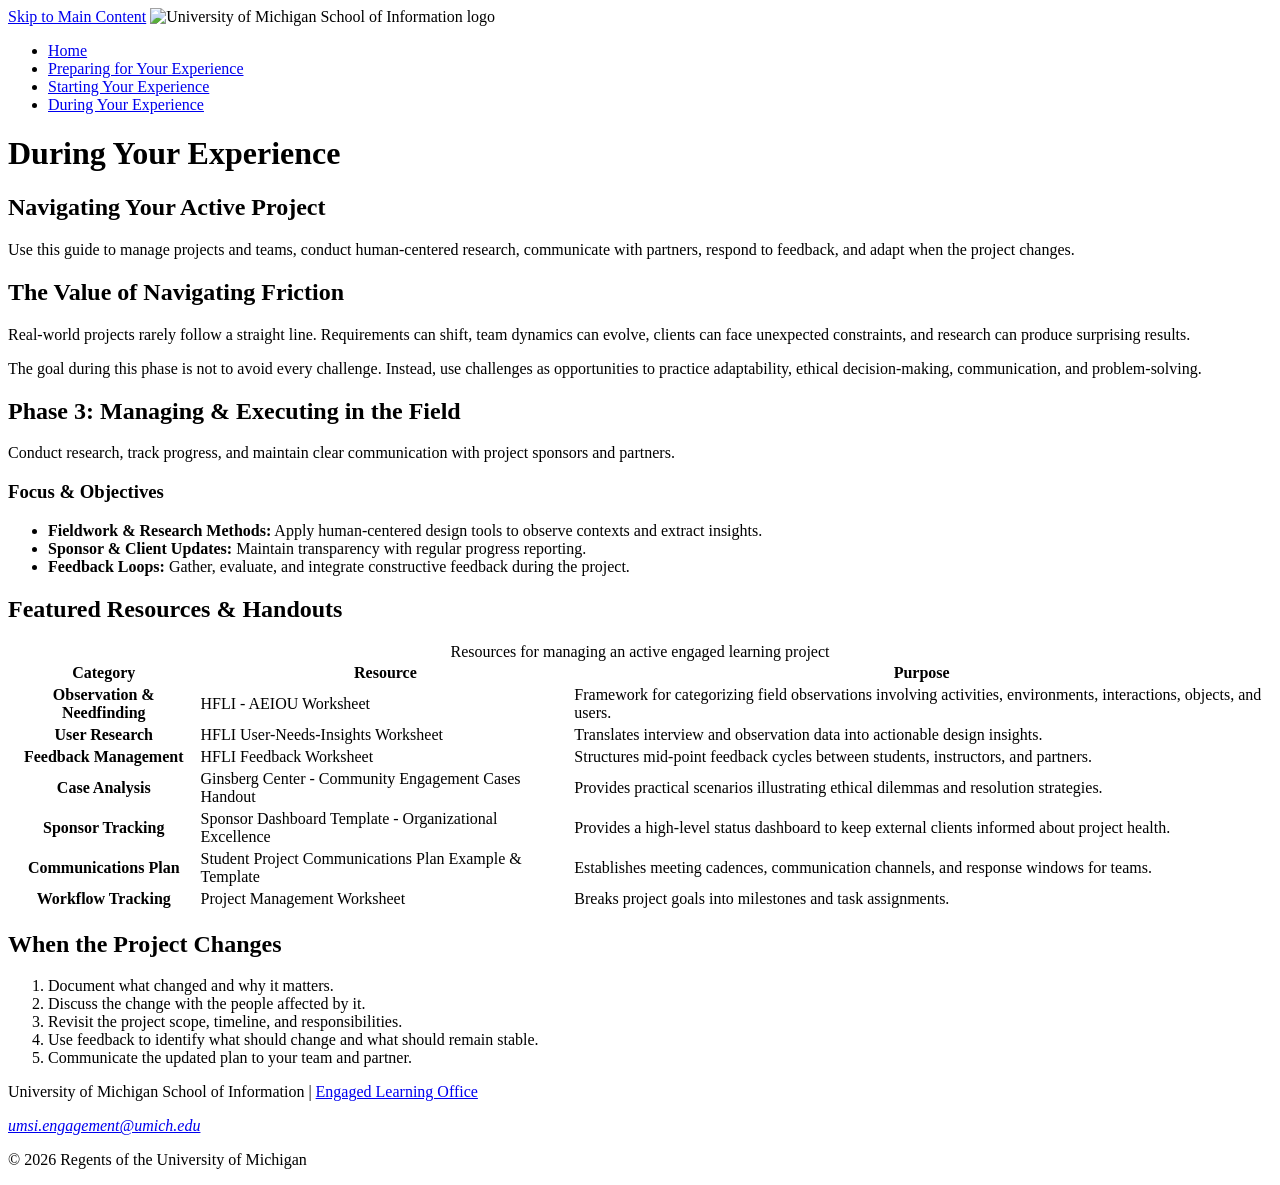
==== during.html @ 07ef96a1 "Add files via upload" ====
<!DOCTYPE html>
<html lang="en">
<head>
    <meta charset="UTF-8">
    <meta name="viewport" content="width=device-width, initial-scale=1.0">
    <title>During Your Experience | UMSI</title>
</head>
<body>
    <header>
        <a href="#main">Skip to Main Content</a>
        <img src="images/UMSI_signature_vertical_informal_solidblue.jpg" alt="University of Michigan School of Information logo">

        <nav aria-label="Main navigation">
            <ul>
                <li><a href="index.html">Home</a></li>
                <li><a href="prep.html">Preparing for Your Experience</a></li>
                <li><a href="starting.html">Starting Your Experience</a></li>
                <li><a href="during.html">During Your Experience</a></li>
            </ul>
        </nav>

        <h1>During Your Experience</h1>
    </header>

    <main id="main">
        <section>
            <h2>Navigating Your Active Project</h2>
            <p>Use this guide to manage projects and teams, conduct human-centered research, communicate with partners, respond to feedback, and adapt when the project changes.</p>
        </section>

        <section>
            <h2>The Value of Navigating Friction</h2>
            <p>Real-world projects rarely follow a straight line. Requirements can shift, team dynamics can evolve, clients can face unexpected constraints, and research can produce surprising results.</p>
            <p>The goal during this phase is not to avoid every challenge. Instead, use challenges as opportunities to practice adaptability, ethical decision-making, communication, and problem-solving.</p>
        </section>

        <section>
            <h2>Phase 3: Managing &amp; Executing in the Field</h2>
            <p>Conduct research, track progress, and maintain clear communication with project sponsors and partners.</p>

            <h3>Focus &amp; Objectives</h3>
            <ul>
                <li><strong>Fieldwork &amp; Research Methods:</strong> Apply human-centered design tools to observe contexts and extract insights.</li>
                <li><strong>Sponsor &amp; Client Updates:</strong> Maintain transparency with regular progress reporting.</li>
                <li><strong>Feedback Loops:</strong> Gather, evaluate, and integrate constructive feedback during the project.</li>
            </ul>
        </section>

        <section>
            <h2>Featured Resources &amp; Handouts</h2>
            <table>
                <caption>Resources for managing an active engaged learning project</caption>
                <thead>
                    <tr>
                        <th scope="col">Category</th>
                        <th scope="col">Resource</th>
                        <th scope="col">Purpose</th>
                    </tr>
                </thead>
                <tbody>
                    <tr>
                        <th scope="row">Observation &amp; Needfinding</th>
                        <td>HFLI - AEIOU Worksheet</td>
                        <td>Framework for categorizing field observations involving activities, environments, interactions, objects, and users.</td>
                    </tr>
                    <tr>
                        <th scope="row">User Research</th>
                        <td>HFLI User-Needs-Insights Worksheet</td>
                        <td>Translates interview and observation data into actionable design insights.</td>
                    </tr>
                    <tr>
                        <th scope="row">Feedback Management</th>
                        <td>HFLI Feedback Worksheet</td>
                        <td>Structures mid-point feedback cycles between students, instructors, and partners.</td>
                    </tr>
                    <tr>
                        <th scope="row">Case Analysis</th>
                        <td>Ginsberg Center - Community Engagement Cases Handout</td>
                        <td>Provides practical scenarios illustrating ethical dilemmas and resolution strategies.</td>
                    </tr>
                    <tr>
                        <th scope="row">Sponsor Tracking</th>
                        <td>Sponsor Dashboard Template - Organizational Excellence</td>
                        <td>Provides a high-level status dashboard to keep external clients informed about project health.</td>
                    </tr>
                    <tr>
                        <th scope="row">Communications Plan</th>
                        <td>Student Project Communications Plan Example &amp; Template</td>
                        <td>Establishes meeting cadences, communication channels, and response windows for teams.</td>
                    </tr>
                    <tr>
                        <th scope="row">Workflow Tracking</th>
                        <td>Project Management Worksheet</td>
                        <td>Breaks project goals into milestones and task assignments.</td>
                    </tr>
                </tbody>
            </table>
        </section>

        <section>
            <h2>When the Project Changes</h2>
            <ol>
                <li>Document what changed and why it matters.</li>
                <li>Discuss the change with the people affected by it.</li>
                <li>Revisit the project scope, timeline, and responsibilities.</li>
                <li>Use feedback to identify what should change and what should remain stable.</li>
                <li>Communicate the updated plan to your team and partner.</li>
            </ol>
        </section>

        <!-- Content based on the ELO Content Document. Additional wording was developed to organize the source material into a student-facing guide. -->
    </main>

    <footer>
        <p>University of Michigan School of Information | <a href="https://www.si.umich.edu/programs/engaged-learning/about-engaged-learning-office">Engaged Learning Office</a></p>
        <address><a href="mailto:umsi.engagement@umich.edu">umsi.engagement@umich.edu</a></address>
        <p>&copy; 2026 Regents of the University of Michigan</p>
    </footer>
</body>
</html>
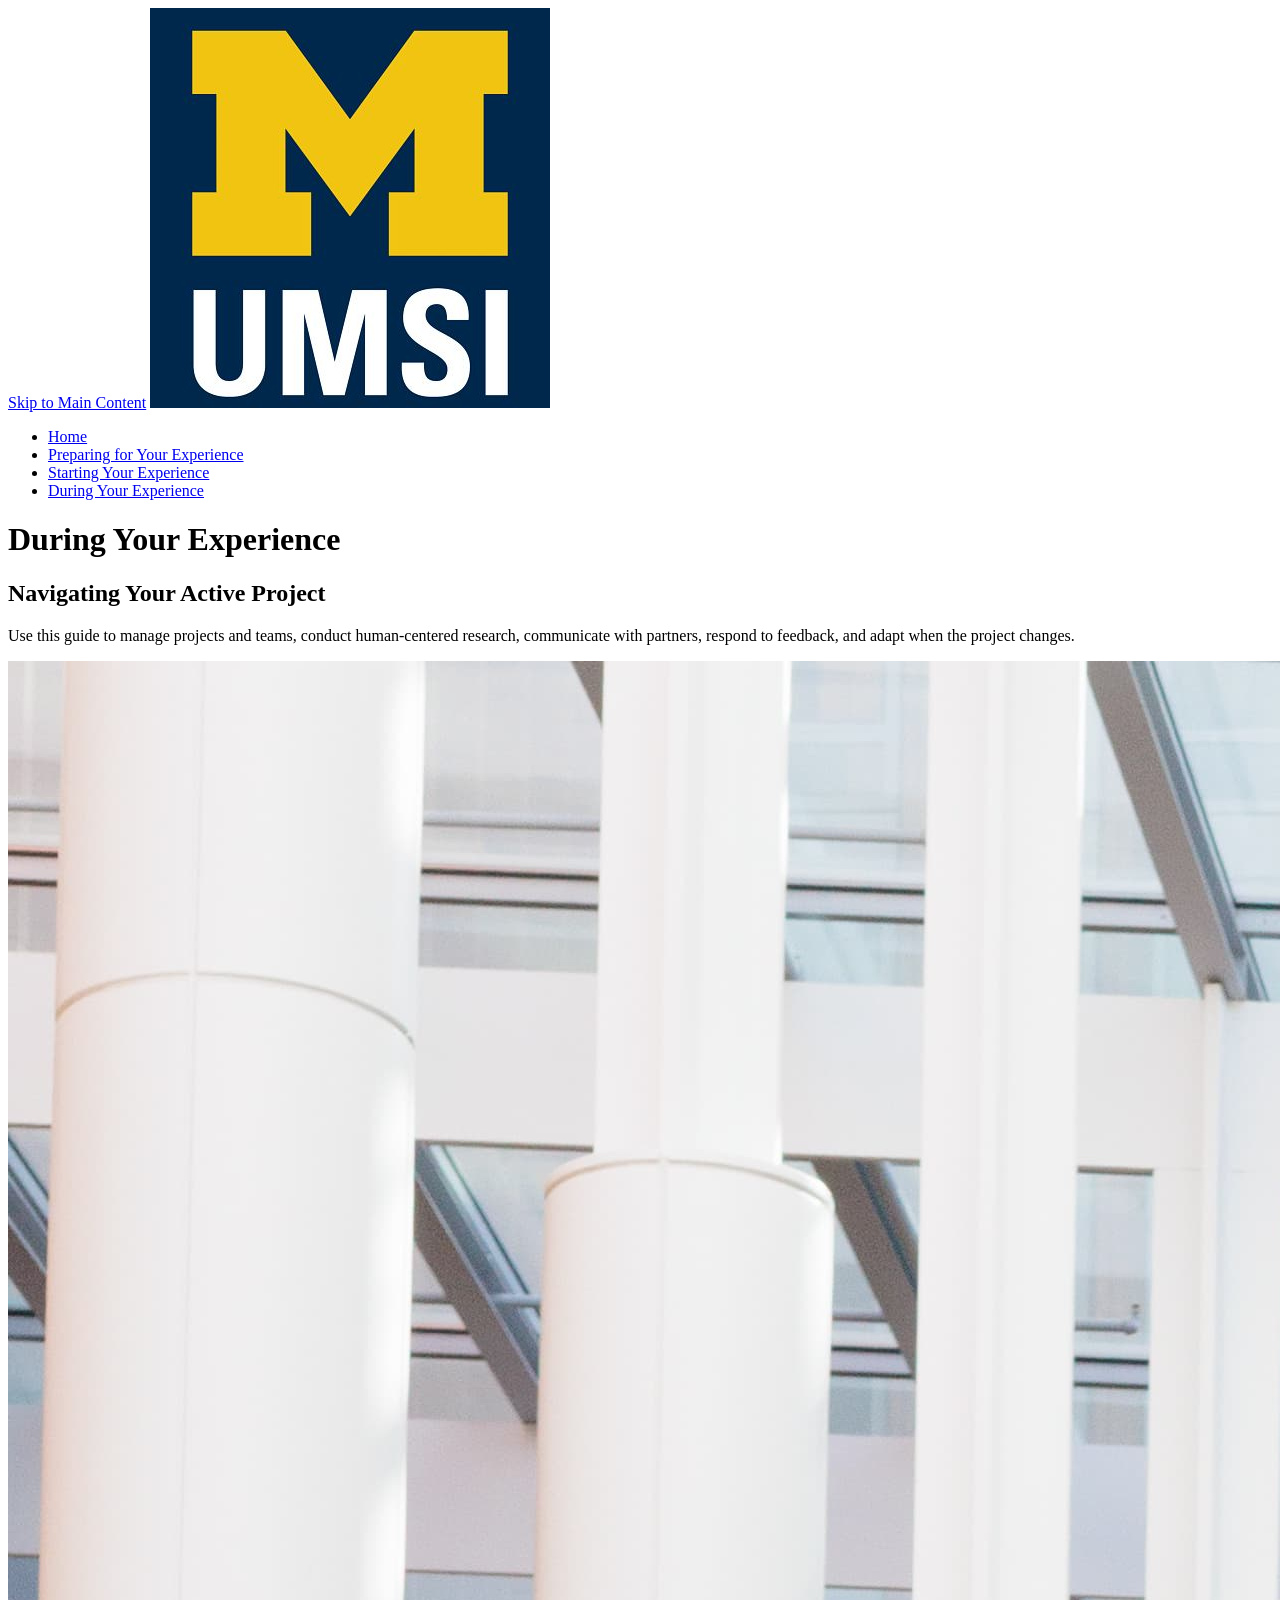
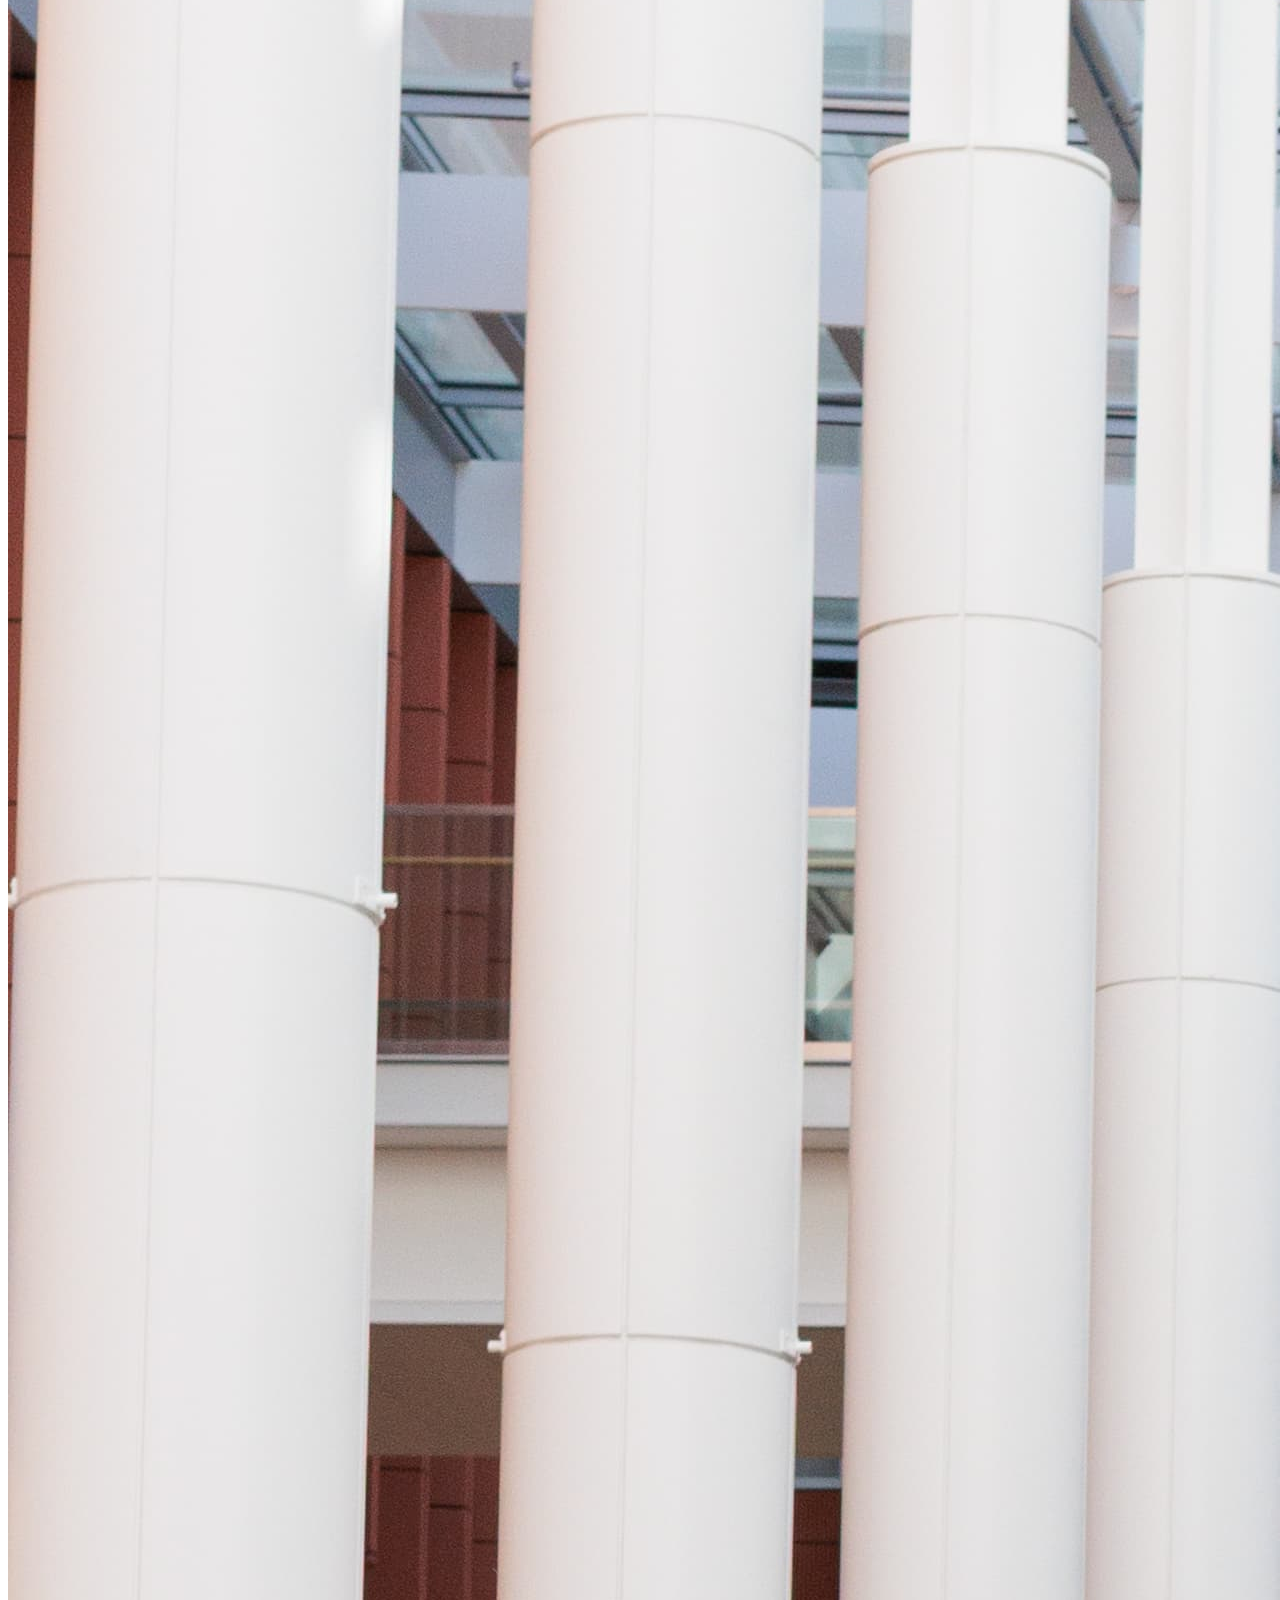
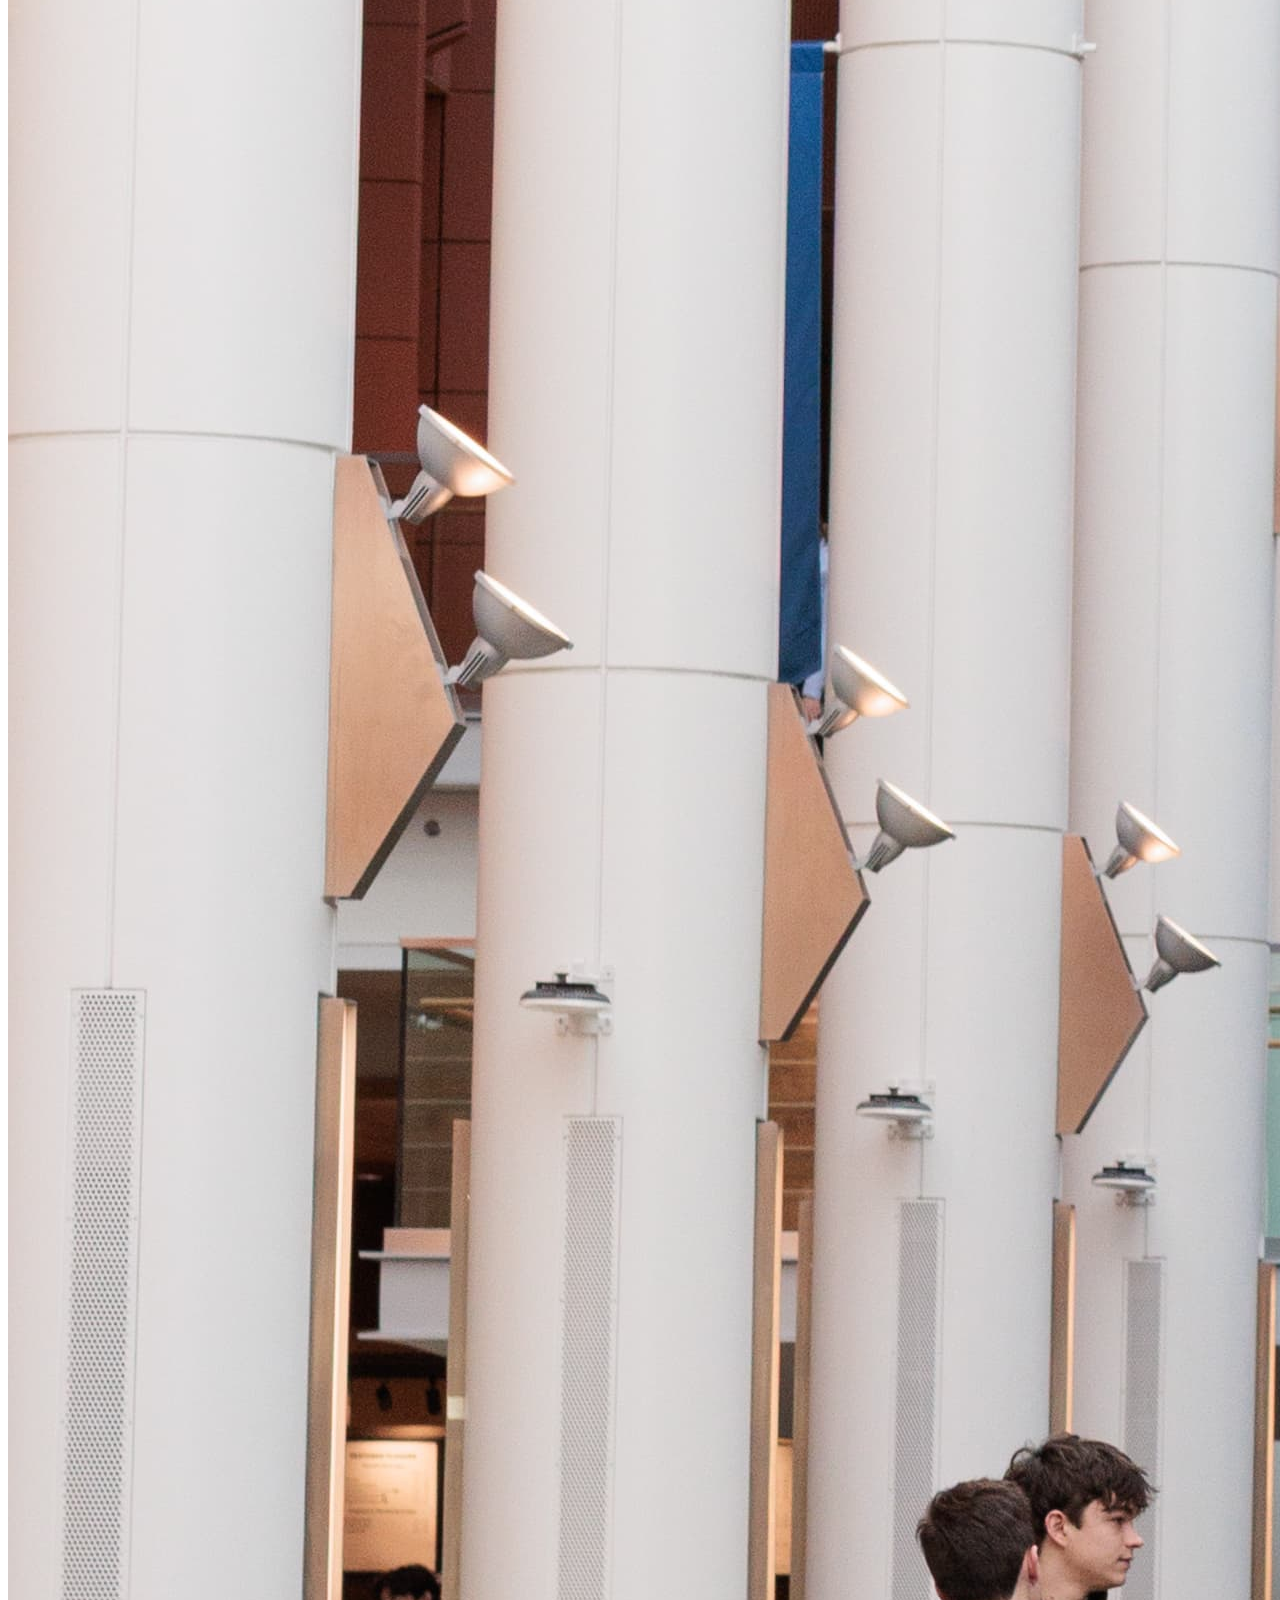
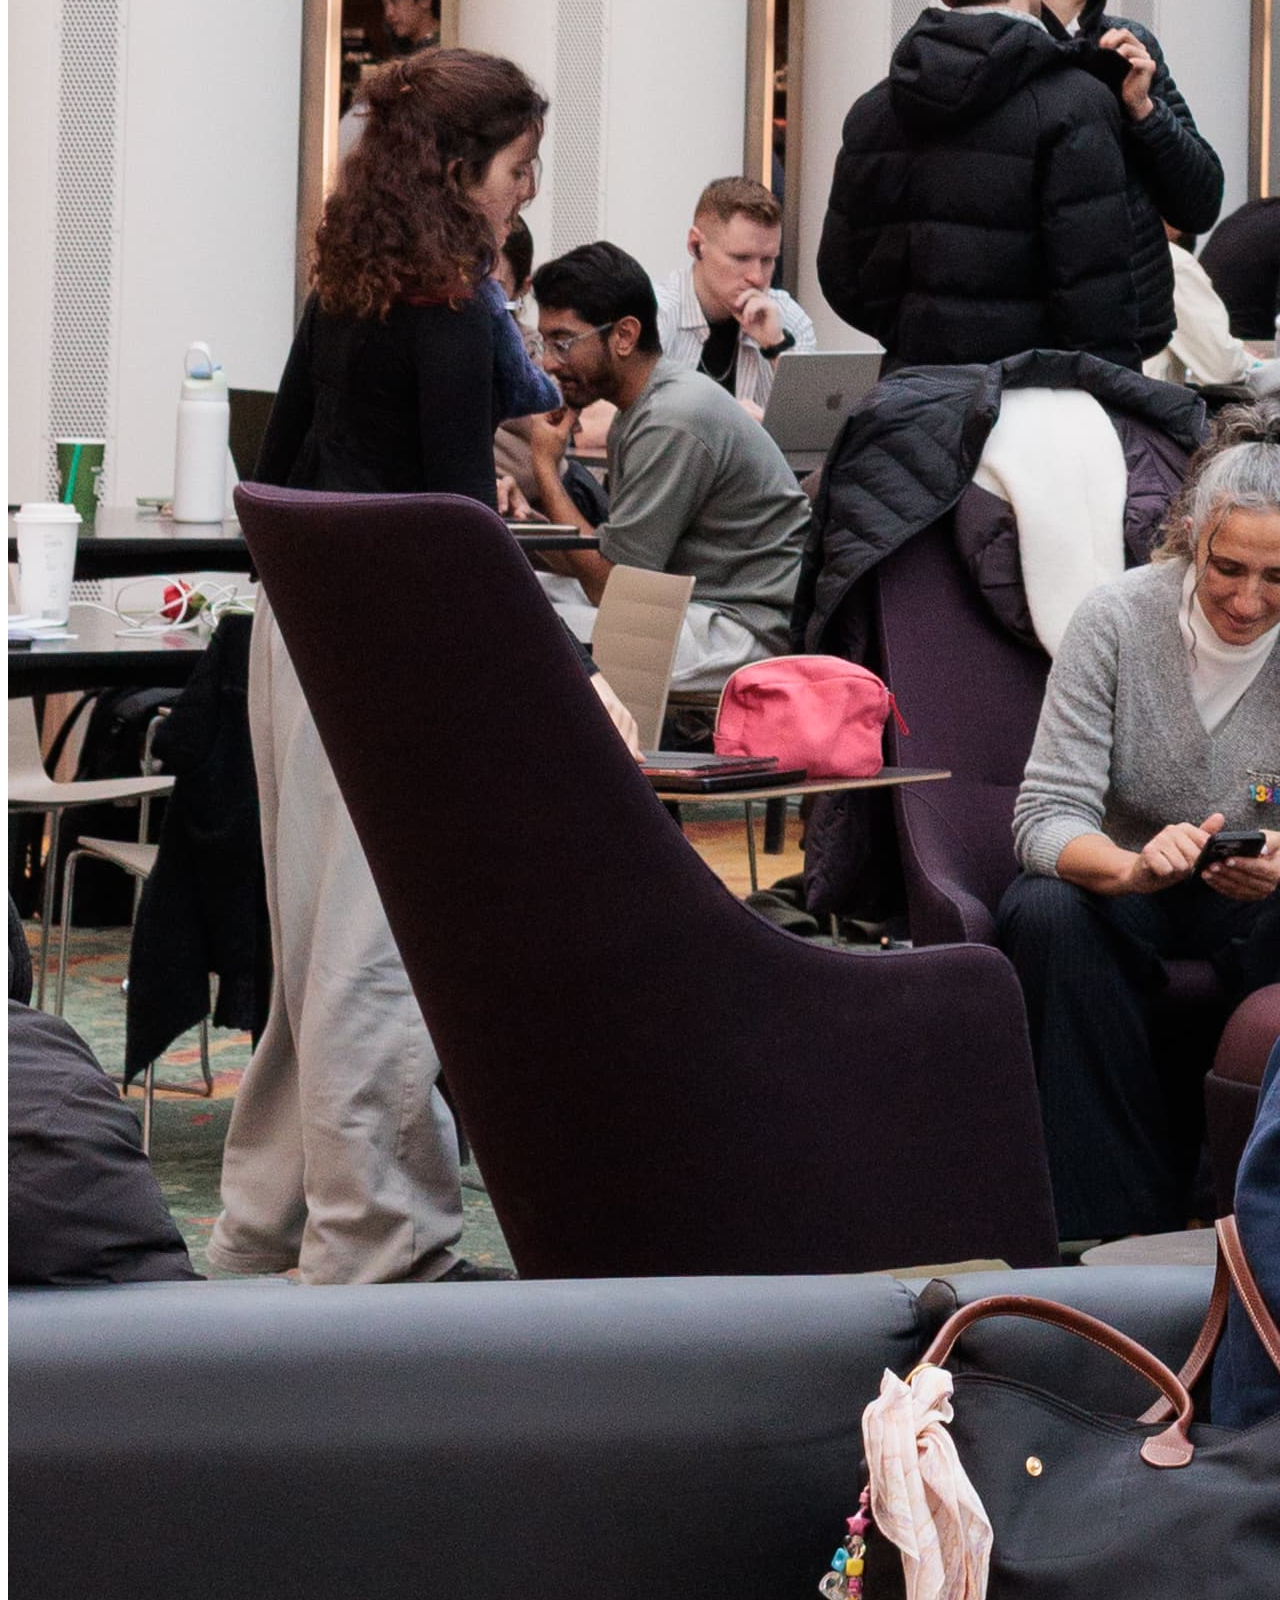
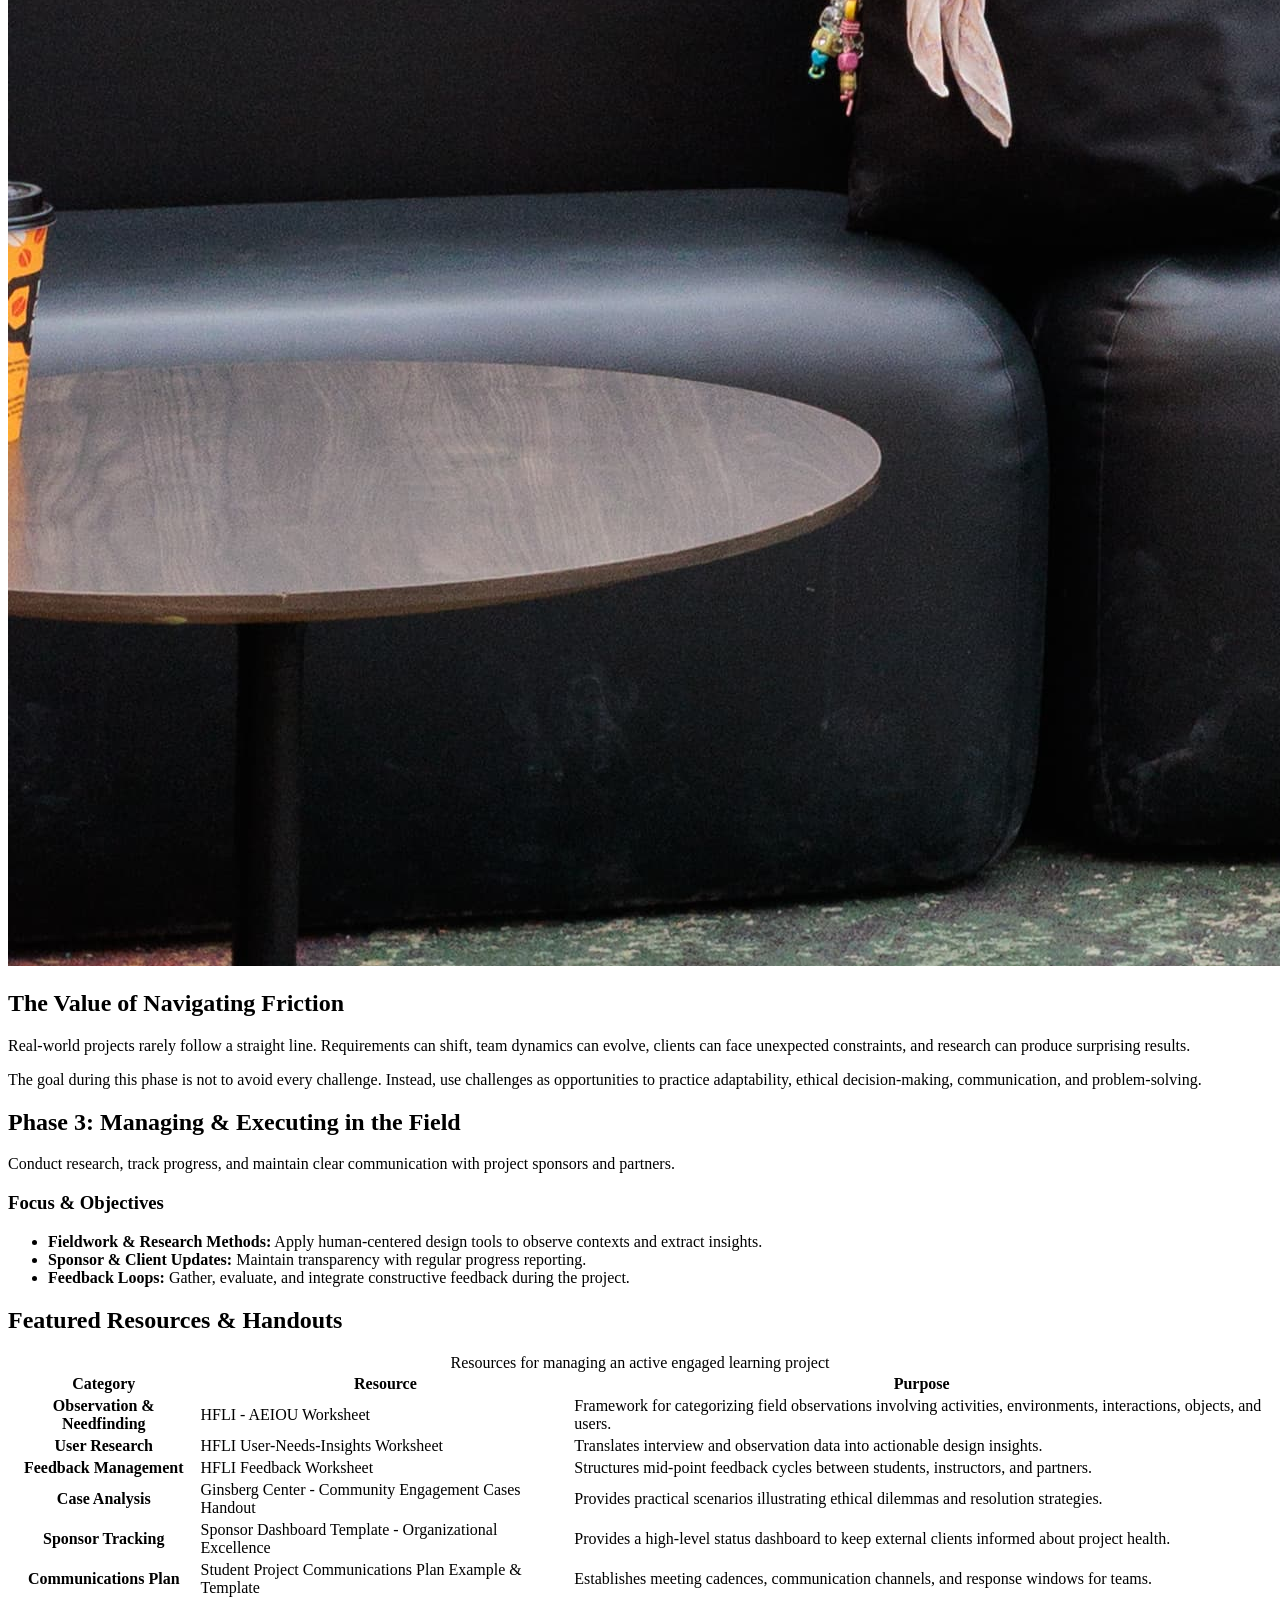
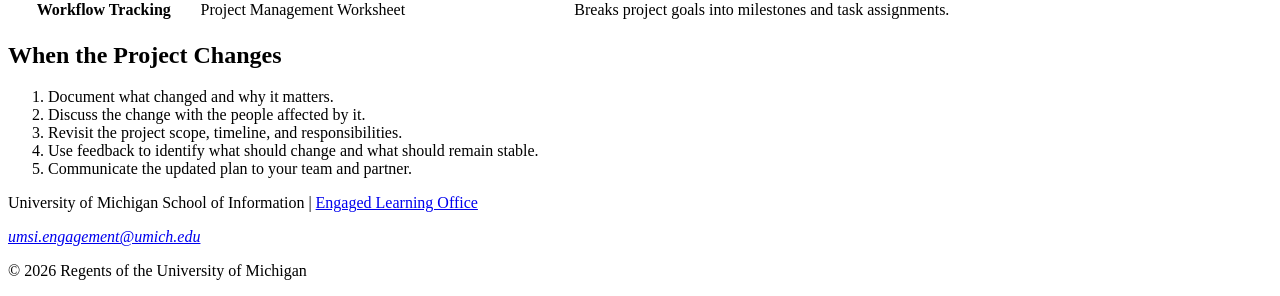
==== commit 1dbc989f: "Add image to during.html for project navigation section" ====
--- a/during.html
+++ b/during.html
@@ -27,6 +27,8 @@
             <h2>Navigating Your Active Project</h2>
             <p>Use this guide to manage projects and teams, conduct human-centered research, communicate with partners, respond to feedback, and adapt when the project changes.</p>
         </section>
+
+        <img src="images/MCOMMONS-02122026SpringSemester-09.jpg" alt="Students collaborating and studying in a campus common area">
 
         <section>
             <h2>The Value of Navigating Friction</h2>
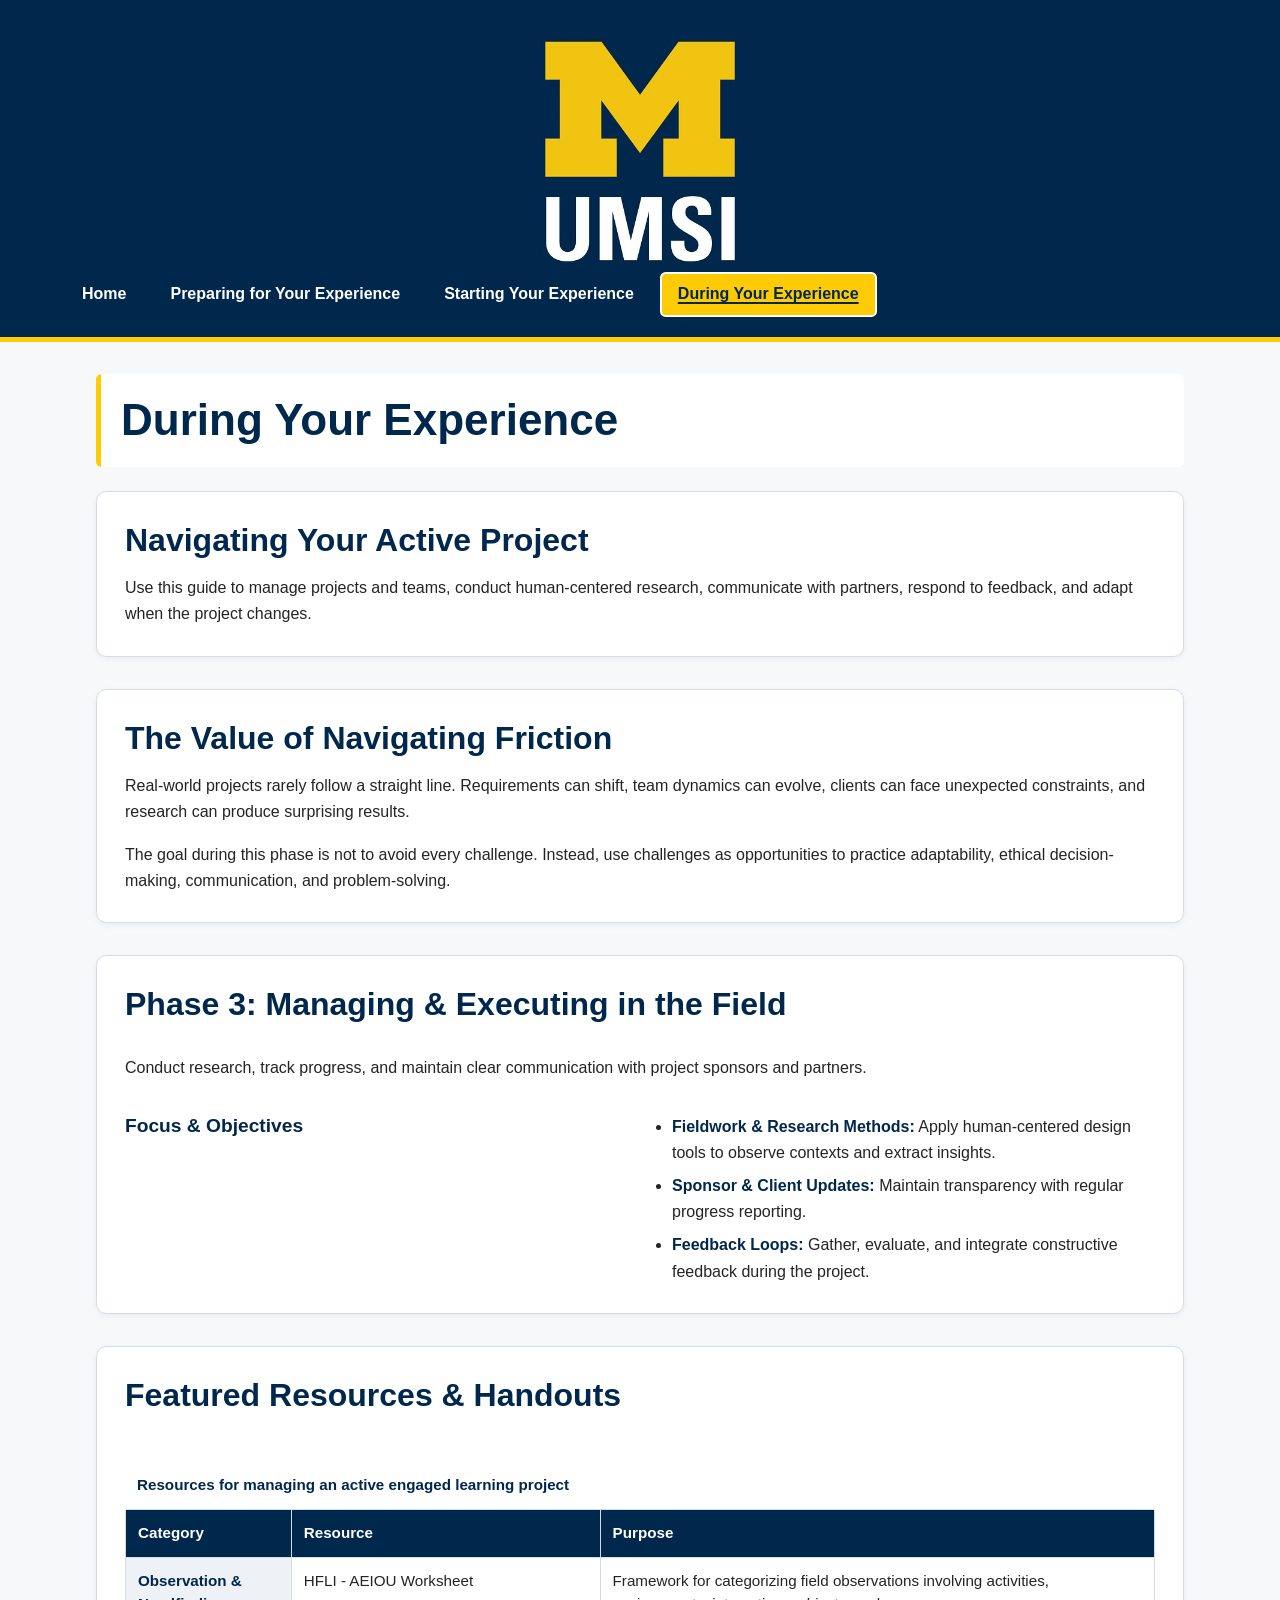
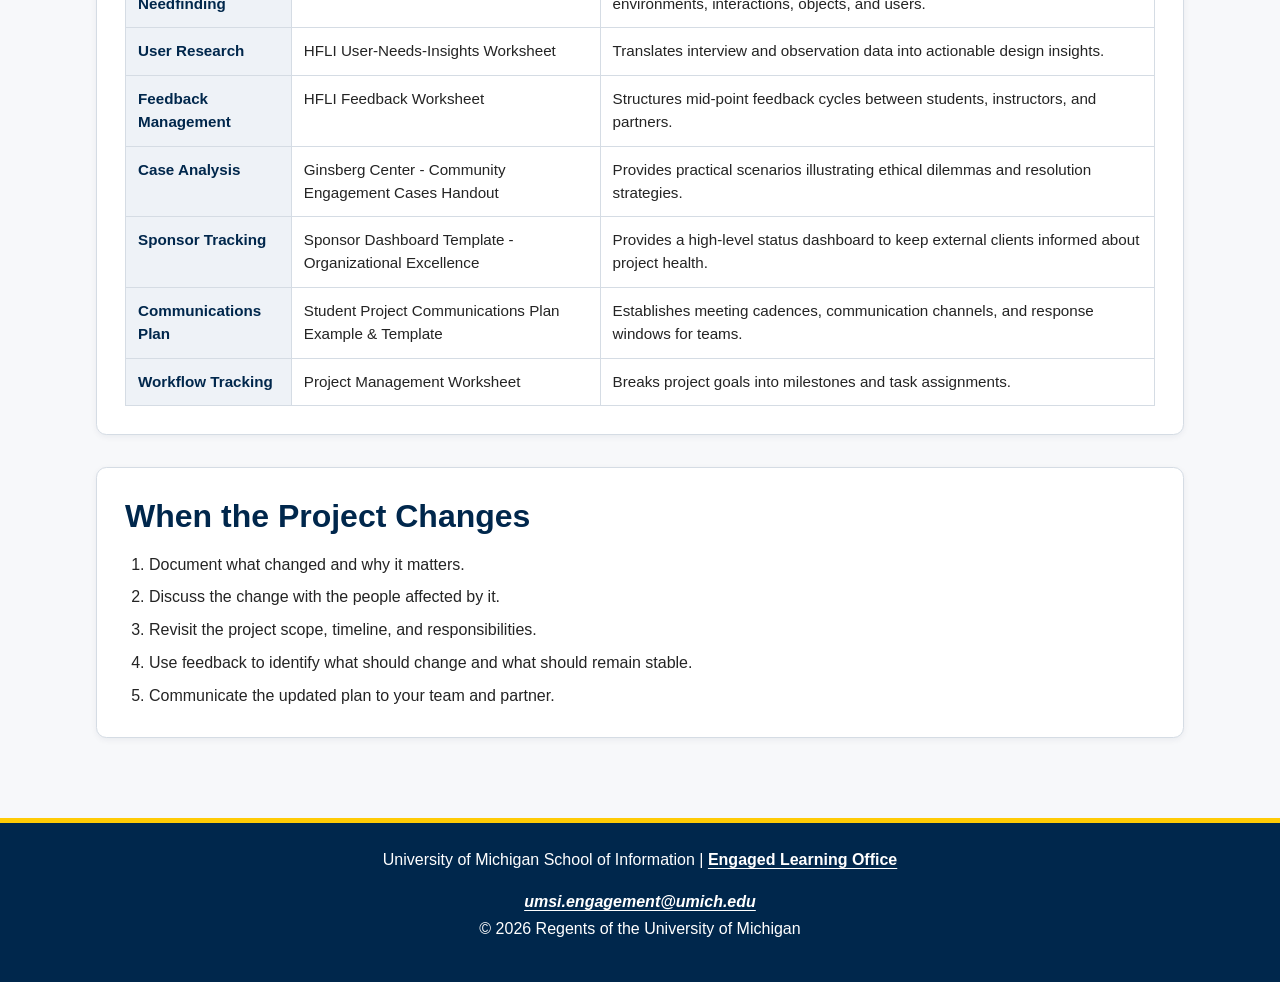
==== commit 9d63854a: "Add files via upload" ====
--- a/during.html
+++ b/during.html
@@ -4,6 +4,8 @@
     <meta charset="UTF-8">
     <meta name="viewport" content="width=device-width, initial-scale=1.0">
     <title>During Your Experience | UMSI</title>
+    <link rel="stylesheet" href="html5reset.css">
+    <link rel="stylesheet" href="style.css">
 </head>
 <body>
     <header>
@@ -15,20 +17,18 @@
                 <li><a href="index.html">Home</a></li>
                 <li><a href="prep.html">Preparing for Your Experience</a></li>
                 <li><a href="starting.html">Starting Your Experience</a></li>
-                <li><a href="during.html">During Your Experience</a></li>
+                <li><a href="during.html" aria-current="page">During Your Experience</a></li>
             </ul>
         </nav>
 
-        <h1>During Your Experience</h1>
     </header>
 
     <main id="main">
+        <h1>During Your Experience</h1>
         <section>
             <h2>Navigating Your Active Project</h2>
             <p>Use this guide to manage projects and teams, conduct human-centered research, communicate with partners, respond to feedback, and adapt when the project changes.</p>
         </section>
-
-        <img src="images/MCOMMONS-02122026SpringSemester-09.jpg" alt="Students collaborating and studying in a campus common area">
 
         <section>
             <h2>The Value of Navigating Friction</h2>
--- a/style.css
+++ b/style.css
@@ -0,0 +1,550 @@
+
+/*
+  style.css
+  SI 539 - UMSI Engaged Learning Office mobile website
+
+  Design direction follows University of Michigan brand colors
+  and prioritizes mobile usability, accessibility, and readability.
+*/
+
+/* ---------------------------------
+   1. Brand colors and global styles
+---------------------------------- */
+
+:root {
+  --um-blue: #00274c;
+  --um-maize: #ffcb05;
+  --text-color: #242424;
+  --muted-color: #555555;
+  --page-background: #f7f8fa;
+  --surface-color: #ffffff;
+  --border-color: #d5dce4;
+  --link-color: #005a9c;
+  --focus-color: #b45309;
+  --content-width: 72rem;
+  --page-padding: 1rem;
+  --section-gap: 1.5rem;
+}
+
+body {
+  display: flex;
+  flex-direction: column;
+  color: var(--text-color);
+  background: var(--page-background);
+  font-family: Arial, Helvetica, sans-serif;
+  font-size: 1rem;
+  line-height: 1.65;
+}
+
+a {
+  color: var(--link-color);
+  text-decoration-thickness: 0.08em;
+  text-underline-offset: 0.18em;
+}
+
+a:hover {
+  text-decoration-thickness: 0.14em;
+}
+
+a:focus-visible,
+button:focus-visible,
+input:focus-visible,
+textarea:focus-visible,
+select:focus-visible {
+  outline: 3px solid var(--focus-color);
+  outline-offset: 4px;
+}
+
+p {
+  margin-block: 0 1rem;
+}
+
+ul,
+ol {
+  margin-block: 0 1rem;
+}
+
+li + li {
+  margin-top: 0.4rem;
+}
+
+strong {
+  color: var(--um-blue);
+}
+
+/* ---------------------------------
+   2. Skip link
+---------------------------------- */
+
+header > a[href="#main"] {
+  position: absolute;
+  top: 0.5rem;
+  left: 0.5rem;
+  z-index: 1000;
+  padding: 0.75rem 1rem;
+  color: var(--um-blue);
+  background: var(--um-maize);
+  border: 2px solid var(--um-blue);
+  border-radius: 0.25rem;
+  font-weight: 700;
+  transform: translateY(-160%);
+}
+
+header > a[href="#main"]:focus {
+  transform: translateY(0);
+}
+
+/* ---------------------------------
+   3. Header and UMSI logo
+---------------------------------- */
+
+header {
+  display: flex;
+  flex-direction: column;
+  align-items: center;
+  gap: 0.25rem;
+  padding: 0.75rem var(--page-padding) 1.25rem;
+  color: #ffffff;
+  background: var(--um-blue);
+  border-bottom: 0.35rem solid var(--um-maize);
+}
+
+
+header > img {
+  width: min(100%, 6rem);
+  height: auto;
+  object-fit: contain;
+  background: #ffffff;
+}
+
+
+header h1 {
+  width: 100%;
+  max-width: var(--content-width);
+  margin-top: 1rem;
+  padding-top: 1rem;
+  color: #ffffff;
+  border-top: 1px solid rgb(255 255 255 / 30%);
+  font-size: clamp(1.65rem, 5.5vw, 3rem);
+  line-height: 1.2;
+  text-align: center;
+}
+
+
+
+/* ---------------------------------
+   4. Main navigation
+---------------------------------- */
+
+nav {
+  width: 100%;
+  max-width: var(--content-width);
+}
+
+
+nav ul {
+  display: flex;
+  flex-direction: column;
+  gap: 0.15rem;
+  margin: 0;
+  padding: 0;
+  list-style: none;
+}
+
+nav li {
+  margin: 0;
+}
+
+
+
+nav a {
+  display: block;
+  min-height: 44px;
+  padding: 0.45rem 0.8rem;
+  color: #ffffff;
+  background: transparent;
+  border: 2px solid transparent;
+  border-radius: 0.35rem;
+  font-weight: 700;
+  text-align: center;
+  text-decoration: none;
+}
+
+nav a:hover {
+  color: var(--um-blue);
+  background: var(--um-maize);
+}
+
+nav a[aria-current="page"] {
+  color: var(--um-blue);
+  background: var(--um-maize);
+  border: 2px solid #ffffff;
+  text-decoration: underline;
+  text-decoration-thickness: 0.15em;
+  text-underline-offset: 0.2em;
+}
+
+
+/* ---------------------------------
+   5. Main content
+---------------------------------- */
+
+main {
+  flex: 1;
+  width: 100%;
+  max-width: var(--content-width);
+  margin-inline: auto;
+  padding: 1.5rem var(--page-padding) 3rem;
+}
+
+main > section {
+  margin-bottom: var(--section-gap);
+  padding: 1.25rem;
+  background: var(--surface-color);
+  border: 1px solid var(--border-color);
+  border-radius: 0.65rem;
+  box-shadow: 0 2px 6px rgb(0 39 76 / 6%);
+}
+
+main > h1 {
+  margin: 0 0 1.5rem;
+  padding: 1.25rem;
+  color: var(--um-blue);
+  background: var(--surface-color);
+  border-left: 0.35rem solid var(--um-maize);
+  border-radius: 0.35rem;
+  font-size: clamp(1.8rem, 6vw, 2.75rem);
+  line-height: 1.2;
+  text-align: left;
+}
+
+h2,
+h3 {
+  color: var(--um-blue);
+  line-height: 1.3;
+  text-wrap: balance;
+}
+
+h2 {
+  margin-bottom: 0.85rem;
+  font-size: clamp(1.4rem, 4.5vw, 2rem);
+}
+
+h3 {
+  margin-bottom: 0.6rem;
+  font-size: 1.2rem;
+}
+
+main > section > :last-child,
+main article > :last-child {
+  margin-bottom: 0;
+}
+
+/* ---------------------------------
+   6. Article cards and resource lists
+---------------------------------- */
+
+main article {
+  min-width: 0;
+  margin-block: 1rem;
+  padding: 1rem;
+  background: #f7f9fc;
+  border: 1px solid var(--border-color);
+  border-left: 0.3rem solid var(--um-blue);
+  border-radius: 0.35rem;
+}
+
+main article p:last-child {
+  margin-bottom: 0;
+}
+
+main article a,
+main li a {
+  overflow-wrap: anywhere;
+}
+
+main article a {
+  font-weight: 700;
+}
+
+main article a:hover,
+main li a:hover {
+  color: var(--um-blue);
+}
+
+/* ---------------------------------
+   7. Images and embedded video
+---------------------------------- */
+
+main img {
+  width: 100%;
+  height: auto;
+  margin-block: 1rem;
+  border-radius: 0.4rem;
+}
+
+main iframe {
+  display: block;
+  width: 100%;
+  max-width: 100%;
+  aspect-ratio: 16 / 9;
+  height: auto;
+  margin-block: 1.25rem;
+  border: 0;
+  border-radius: 0.4rem;
+}
+
+/* ---------------------------------
+   8. Tables
+---------------------------------- */
+
+main table {
+  width: 100%;
+  margin-block: 1rem;
+  background: #ffffff;
+  border-collapse: collapse;
+  font-size: 0.95rem;
+  line-height: 1.5;
+}
+
+main caption {
+  padding: 0.75rem;
+  color: var(--um-blue);
+  font-weight: 700;
+  text-align: left;
+}
+
+main th,
+main td {
+  padding: 0.75rem;
+  border: 1px solid var(--border-color);
+  text-align: left;
+  vertical-align: top;
+  overflow-wrap: anywhere;
+}
+
+main thead th {
+  color: #ffffff;
+  background: var(--um-blue);
+}
+
+main tbody th {
+  color: var(--um-blue);
+  background: #eef2f7;
+}
+
+
+
+/* ---------------------------------
+   9. Footer
+---------------------------------- */
+
+footer {
+  padding: 1.5rem var(--page-padding);
+  color: #ffffff;
+  background: var(--um-blue);
+  border-top: 0.35rem solid var(--um-maize);
+  text-align: center;
+}
+
+footer a {
+  color: #ffffff;
+  font-weight: 700;
+}
+
+footer a:hover {
+  color: var(--um-maize);
+}
+
+/* ---------------------------------
+   10. Larger-screen enhancements
+---------------------------------- */
+
+/*
+  Mobile styles are the default above.
+  These rules only enhance the layout on wider screens.
+*/
+
+@media (min-width: 40rem) {
+  :root {
+    --page-padding: 1.5rem;
+    --section-gap: 2rem;
+  }
+
+  header {
+    padding-top: 1.75rem;
+  }
+
+  header > img {
+    width: min(100%, 15rem);
+  }
+
+  nav ul {
+    flex-direction: row;
+    flex-wrap: wrap;
+    justify-content: center;
+    gap: 0.5rem;
+  }
+
+  nav li {
+    flex: 1 1 auto;
+  }
+
+  nav a {
+    height: 100%;
+  }
+
+  main {
+    padding-top: 2rem;
+  }
+
+  main > section {
+    padding: 1.75rem;
+  }
+
+  /*
+    Grid layout for page sections containing articles.
+    Headings and introductory paragraphs span the full row.
+    Articles form a two-column card layout on larger screens.
+  */
+
+  main > section:nth-of-type(3),
+  main > section:nth-of-type(4) {
+    display: grid;
+    grid-template-columns: repeat(2, minmax(0, 1fr));
+    gap: 1rem;
+    align-content: start;
+  }
+
+  main > section:nth-of-type(3) > h2,
+  main > section:nth-of-type(3) > p,
+  main > section:nth-of-type(4) > h2,
+  main > section:nth-of-type(4) > p,
+  main > section:nth-of-type(3) > table,
+  main > section:nth-of-type(4) > table {
+    grid-column: 1 / -1;
+  }
+
+  main > section:nth-of-type(3) > article,
+  main > section:nth-of-type(4) > article {
+    margin: 0;
+  }
+}
+
+@media (min-width: 60rem) {
+  header {
+    padding-inline: 2rem;
+  }
+
+  header h1 {
+    text-align: left;
+  }
+
+  nav ul {
+    justify-content: flex-start;
+  }
+
+  nav li {
+    flex: 0 1 auto;
+  }
+
+  nav a {
+    padding-inline: 1rem;
+  }
+
+  main {
+    padding-inline: 2rem;
+  }
+
+  /*
+    Featured programs and article collections can use
+    three columns on larger desktop screens.
+  */
+
+  main > section:nth-of-type(4) {
+    grid-template-columns: repeat(3, minmax(0, 1fr));
+  }
+
+  main > section:nth-of-type(4) > h2,
+  main > section:nth-of-type(4) > p,
+  main > section:nth-of-type(4) > table {
+    grid-column: 1 / -1;
+  }
+}
+
+/* ---------------------------------
+   11. Reduced motion accessibility
+---------------------------------- */
+
+@media (prefers-reduced-motion: reduce) {
+  *,
+  *::before,
+  *::after {
+    scroll-behavior: auto;
+    animation: none;
+    transition: none;
+  }
+}
+
+
+/* Mobile-friendly resource table */
+@media (max-width: 39.999rem) {
+  main table,
+  main thead,
+  main tbody,
+  main tr,
+  main th,
+  main td {
+    display: block;
+    width: 100%;
+  }
+
+  /* Keep the caption visible above the resource cards */
+  main caption {
+    display: block;
+    padding: 0.75rem 0;
+  }
+
+  /* Hide the column headings visually on mobile.
+     The table's semantic headings remain in the HTML. */
+  main thead {
+    position: absolute;
+    width: 1px;
+    height: 1px;
+    padding: 0;
+    margin: -1px;
+    overflow: hidden;
+    clip: rect(0, 0, 0, 0);
+    white-space: nowrap;
+    border: 0;
+  }
+
+  /* Display each row as a separate card */
+  main tbody tr {
+    margin-bottom: 1rem;
+    border: 1px solid var(--border-color);
+    border-radius: 0.4rem;
+    overflow: hidden;
+  }
+
+  main tbody th,
+  main tbody td {
+    padding: 0.75rem;
+    border: 0;
+    border-bottom: 1px solid var(--border-color);
+    text-align: left;
+    overflow-wrap: anywhere;
+  }
+
+  /* Make the resource category easy to identify */
+  main tbody th {
+    color: var(--um-blue);
+    background: #eef2f7;
+    font-weight: 700;
+  }
+
+  /* Remove the divider after the last cell */
+  main tbody tr > :last-child {
+    border-bottom: 0;
+  }
+}
